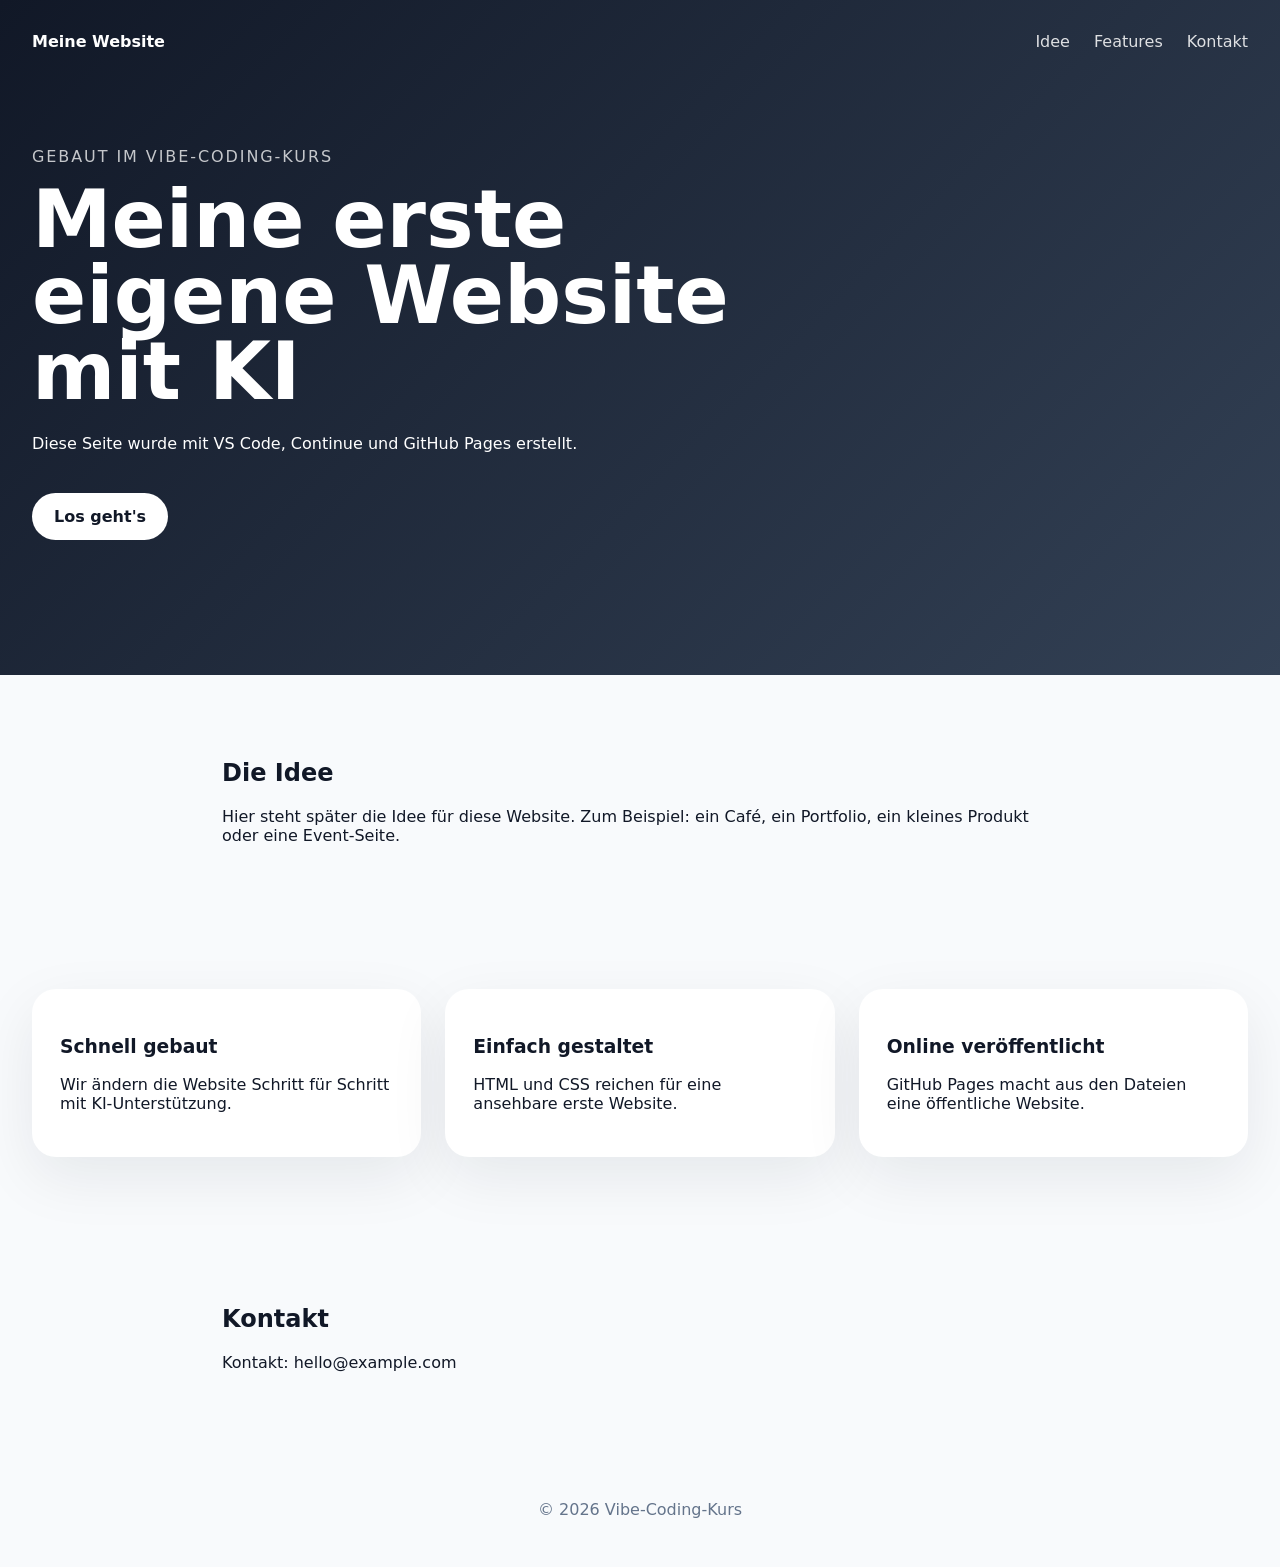
==== index.html @ c304d81f "Initial commit" ====
﻿<!doctype html>
<html lang="de">
  <head>
    <meta charset="UTF-8" />
    <meta name="viewport" content="width=device-width, initial-scale=1.0" />
    <title>Meine erste KI-Website</title>
    <link rel="stylesheet" href="styles.css" />
  </head>
  <body>
    <!--
      AUFBAU DIESER SEITE (4 Bausteine):
      1. Navigation + Hero   -> ganz oben, großer Einstieg
      2. Idee-Sektion        -> id="idee", Haupttext
      3. Feature-Karten      -> id="features", 3 Karten nebeneinander
      4. Kontakt + Footer    -> id="kontakt", Ende der Seite

      Farben & Schriftart ändern? -> styles.css, ganz oben im Block ":root"
    -->

    <header class="hero">
      <!-- KOMPONENTE: Navigation. Menüpunkt hinzufügen = <a> hier + passende <section id="..."> unten -->
      <nav>
        <strong>Meine Website</strong>
        <button
          class="mobile-menu-btn"
          aria-label="Menü öffnen"
          aria-expanded="false"
        >
          ☰
        </button>
        <div class="nav-links">
          <a href="#idee">Idee</a>
          <a href="#features">Features</a>
          <a href="#kontakt">Kontakt</a>
        </div>
      </nav>

      <!-- KOMPONENTE: Hero. Das Erste, was Besucher:innen sehen -->
      <section>
        <p class="eyebrow">Gebaut im Vibe-Coding-Kurs</p>
        <h1>Meine erste eigene Website mit KI</h1>
        <p>
          Diese Seite wurde mit VS Code, Continue und GitHub Pages erstellt.
        </p>
        <a class="button" href="#idee">Los geht's</a>
      </section>
    </header>

    <main>
      <!-- KOMPONENTE: Idee-Text. Ein Absatz, der erklärt, worum es auf der Seite geht -->
      <section id="idee" class="section">
        <h2>Die Idee</h2>
        <p>
          Hier steht später die Idee für diese Website. Zum Beispiel: ein Café,
          ein Portfolio, ein kleines Produkt oder eine Event-Seite.
        </p>
      </section>

      <!-- KOMPONENTE: Feature-Karten. Für eine weitere Karte einfach ein <article>-Block kopieren -->
      <section id="features" class="cards">
        <article>
          <h3>Schnell gebaut</h3>
          <p>Wir ändern die Website Schritt für Schritt mit KI-Unterstützung.</p>
        </article>

        <article>
          <h3>Einfach gestaltet</h3>
          <p>HTML und CSS reichen für eine ansehbare erste Website.</p>
        </article>

        <article>
          <h3>Online veröffentlicht</h3>
          <p>GitHub Pages macht aus den Dateien eine öffentliche Website.</p>
        </article>
      </section>

      <!-- KOMPONENTE: Kontakt -->
      <section id="kontakt" class="section">
        <h2>Kontakt</h2>
        <p>Kontakt: hello@example.com</p>
      </section>
    </main>

    <!-- KOMPONENTE: Footer -->
    <footer>
      <p>© 2026 Vibe-Coding-Kurs</p>
    </footer>

    <script src="script.js"></script>
  </body>
</html>
---- styles.css ----
﻿/*
  Design-Variablen: hier ändern, um die ganze Seite umzufärben,
  ohne irgendwo anders im CSS suchen zu müssen.
*/
:root {
  --color-dark: #111827;
  --color-dark-light: #334155;
  --color-bg: #f8fafc;
  --color-text: #111827;
  --color-muted: #64748b;
  --font-family: system-ui, sans-serif;
  --radius: 24px;
}

* {
  box-sizing: border-box;
}

body {
  margin: 0;
  font-family: var(--font-family);
  background: var(--color-bg);
  color: var(--color-text);
}

.hero {
  min-height: 75vh;
  padding: 32px;
  color: white;
  background: linear-gradient(135deg, var(--color-dark), var(--color-dark-light));
}

nav {
  display: flex;
  justify-content: space-between;
  gap: 24px;
  align-items: center;
  margin-bottom: 96px;
  position: relative;
}

.nav-links {
  display: flex;
  gap: 24px;
}

nav a {
  color: white;
  text-decoration: none;
  opacity: 0.85;
}

.mobile-menu-btn {
  display: none;
  background: none;
  border: none;
  color: white;
  font-size: 24px;
  line-height: 1;
  cursor: pointer;
  padding: 4px 8px;
}

.hero section {
  max-width: 760px;
}

.eyebrow {
  text-transform: uppercase;
  letter-spacing: 0.12em;
  opacity: 0.75;
}

h1 {
  margin: 0 0 24px;
  font-size: clamp(40px, 8vw, 80px);
  line-height: 0.95;
}

.button {
  display: inline-block;
  margin-top: 24px;
  padding: 14px 22px;
  border-radius: 999px;
  background: white;
  color: var(--color-dark);
  text-decoration: none;
  font-weight: 700;
  transition: transform 0.15s ease;
}

.button:hover {
  transform: translateY(-2px);
}

.section {
  padding: 64px 32px;
  max-width: 900px;
  margin: 0 auto;
}

.cards {
  display: grid;
  grid-template-columns: repeat(3, 1fr);
  gap: 24px;
  padding: 64px 32px;
}

article {
  background: white;
  padding: 28px;
  border-radius: var(--radius);
  box-shadow: 0 20px 60px rgba(15, 23, 42, 0.08);
}

footer {
  padding: 32px;
  text-align: center;
  color: var(--color-muted);
}

@media (max-width: 760px) {
  .cards {
    grid-template-columns: 1fr;
  }

  nav {
    margin-bottom: 64px;
  }

  .mobile-menu-btn {
    display: block;
  }

  .nav-links {
    display: none;
    position: absolute;
    top: 100%;
    left: 0;
    right: 0;
    margin-top: 8px;
    padding: 16px;
    flex-direction: column;
    gap: 16px;
    background: var(--color-dark-light);
    border-radius: 12px;
    z-index: 10;
  }

  .nav-links.active {
    display: flex;
  }
}
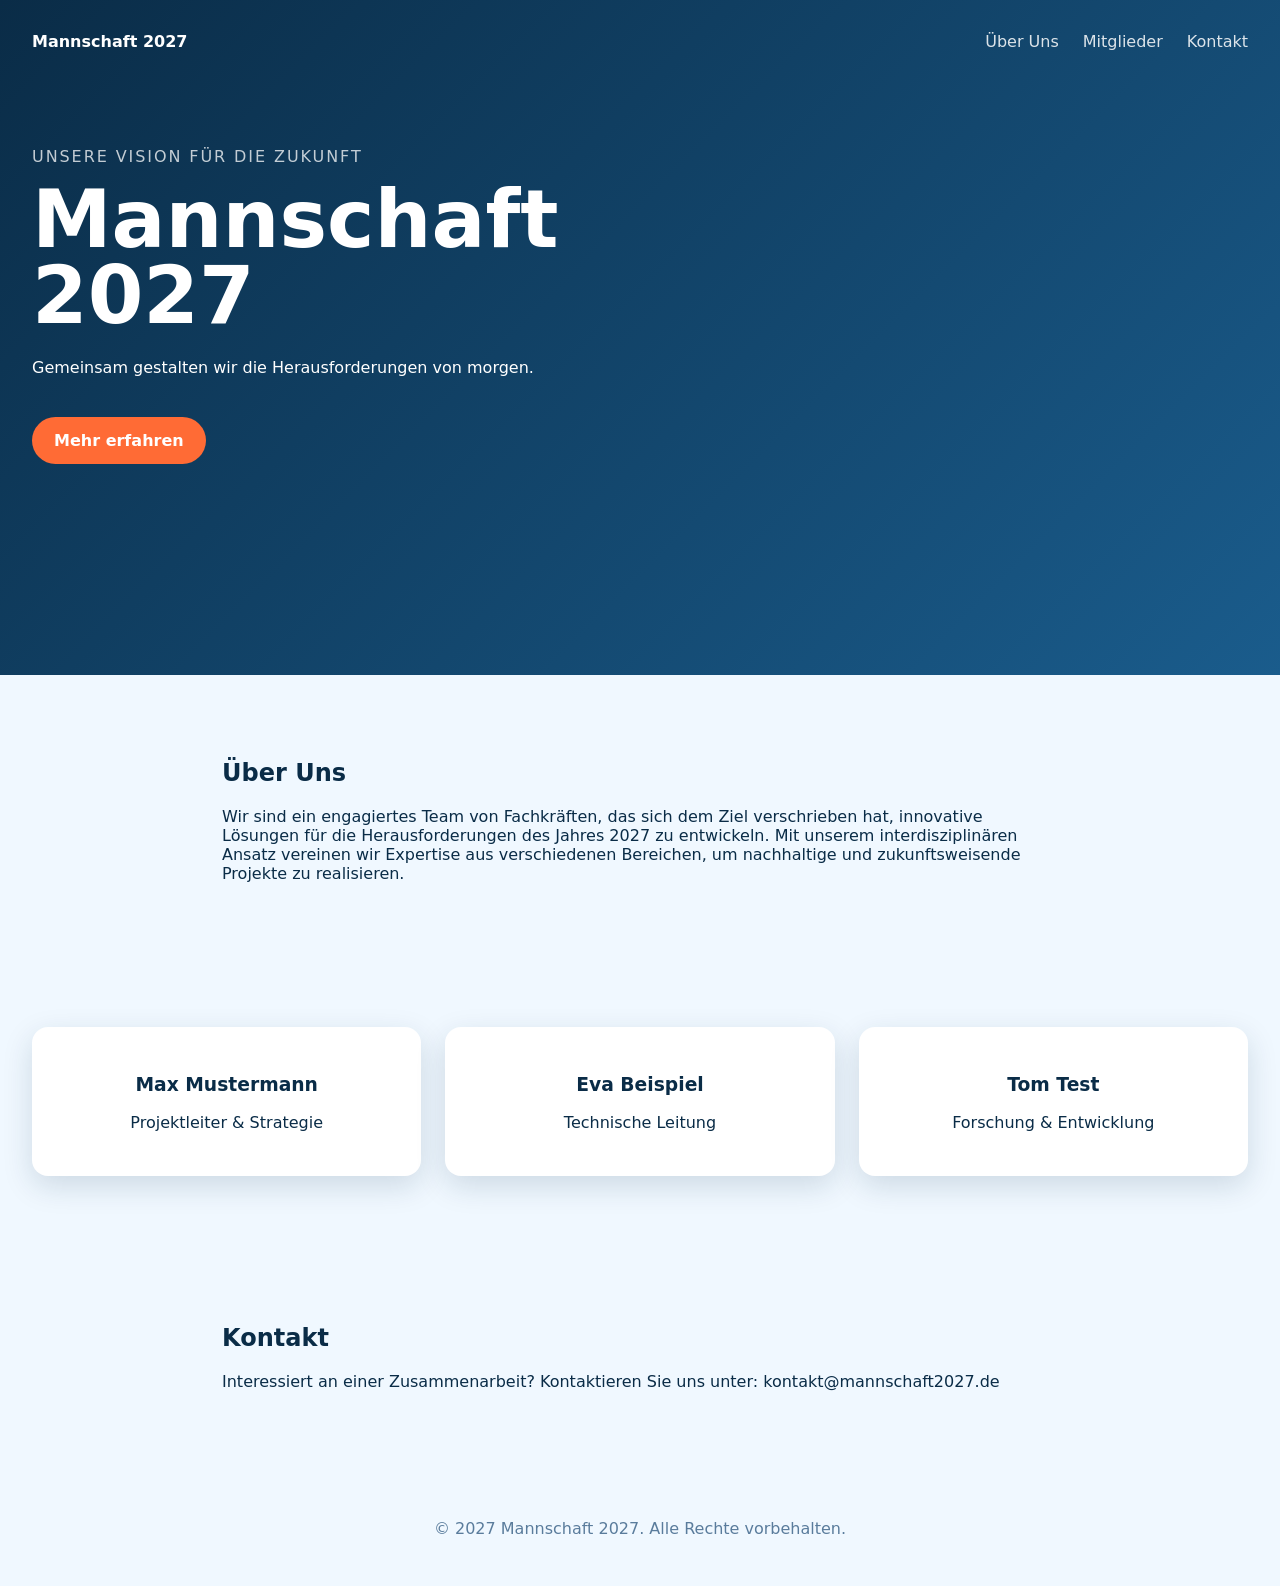
==== commit 1da563ce: "1Änderung" ====
--- a/index.html
+++ b/index.html
@@ -3,24 +3,24 @@
   <head>
     <meta charset="UTF-8" />
     <meta name="viewport" content="width=device-width, initial-scale=1.0" />
-    <title>Meine erste KI-Website</title>
-    <link rel="stylesheet" href="styles.css" />
+    <title>Mannschaft 2027</title>
+    <link rel="stylesheet" href="styles-modified.css" />
   </head>
   <body>
     <!--
       AUFBAU DIESER SEITE (4 Bausteine):
       1. Navigation + Hero   -> ganz oben, großer Einstieg
-      2. Idee-Sektion        -> id="idee", Haupttext
-      3. Feature-Karten      -> id="features", 3 Karten nebeneinander
+      2. Über Uns            -> id="ueber-uns", Haupttext
+      3. Mitglieder          -> id="mitglieder", Team-Mitglieder
       4. Kontakt + Footer    -> id="kontakt", Ende der Seite
 
-      Farben & Schriftart ändern? -> styles.css, ganz oben im Block ":root"
+      Farben & Schriftart ändern? -> styles-modified.css, ganz oben im Block ":root"
     -->
 
     <header class="hero">
       <!-- KOMPONENTE: Navigation. Menüpunkt hinzufügen = <a> hier + passende <section id="..."> unten -->
       <nav>
-        <strong>Meine Website</strong>
+        <strong>Mannschaft 2027</strong>
         <button
           class="mobile-menu-btn"
           aria-label="Menü öffnen"
@@ -29,63 +29,66 @@
           ☰
         </button>
         <div class="nav-links">
-          <a href="#idee">Idee</a>
-          <a href="#features">Features</a>
+          <a href="#ueber-uns">Über Uns</a>
+          <a href="#mitglieder">Mitglieder</a>
           <a href="#kontakt">Kontakt</a>
         </div>
       </nav>
 
       <!-- KOMPONENTE: Hero. Das Erste, was Besucher:innen sehen -->
       <section>
-        <p class="eyebrow">Gebaut im Vibe-Coding-Kurs</p>
-        <h1>Meine erste eigene Website mit KI</h1>
+        <p class="eyebrow">Unsere Vision für die Zukunft</p>
+        <h1>Mannschaft 2027</h1>
         <p>
-          Diese Seite wurde mit VS Code, Continue und GitHub Pages erstellt.
+          Gemeinsam gestalten wir die Herausforderungen von morgen.
         </p>
-        <a class="button" href="#idee">Los geht's</a>
+        <a class="button" href="#ueber-uns">Mehr erfahren</a>
       </section>
     </header>
 
     <main>
-      <!-- KOMPONENTE: Idee-Text. Ein Absatz, der erklärt, worum es auf der Seite geht -->
-      <section id="idee" class="section">
-        <h2>Die Idee</h2>
+      <!-- KOMPONENTE: Über Uns. Beschreibung der Mannschaft -->
+      <section id="ueber-uns" class="section">
+        <h2>Über Uns</h2>
         <p>
-          Hier steht später die Idee für diese Website. Zum Beispiel: ein Café,
-          ein Portfolio, ein kleines Produkt oder eine Event-Seite.
+          Wir sind ein engagiertes Team von Fachkräften, das sich dem Ziel verschrieben hat,
+          innovative Lösungen für die Herausforderungen des Jahres 2027 zu entwickeln.
+          Mit unserem interdisziplinären Ansatz vereinen wir Expertise aus verschiedenen
+          Bereichen, um nachhaltige und zukunftsweisende Projekte zu realisieren.
         </p>
       </section>
 
-      <!-- KOMPONENTE: Feature-Karten. Für eine weitere Karte einfach ein <article>-Block kopieren -->
-      <section id="features" class="cards">
+      <!-- KOMPONENTE: Mitglieder. Team-Mitglieder mit Funktionen -->
+      <section id="mitglieder" class="cards">
         <article>
-          <h3>Schnell gebaut</h3>
-          <p>Wir ändern die Website Schritt für Schritt mit KI-Unterstützung.</p>
+          <h3>Max Mustermann</h3>
+          <p>Projektleiter & Strategie</p>
         </article>
 
         <article>
-          <h3>Einfach gestaltet</h3>
-          <p>HTML und CSS reichen für eine ansehbare erste Website.</p>
+          <h3>Eva Beispiel</h3>
+          <p>Technische Leitung</p>
         </article>
 
         <article>
-          <h3>Online veröffentlicht</h3>
-          <p>GitHub Pages macht aus den Dateien eine öffentliche Website.</p>
+          <h3>Tom Test</h3>
+          <p>Forschung & Entwicklung</p>
         </article>
       </section>
 
       <!-- KOMPONENTE: Kontakt -->
       <section id="kontakt" class="section">
         <h2>Kontakt</h2>
-        <p>Kontakt: hello@example.com</p>
+        <p>Interessiert an einer Zusammenarbeit? Kontaktieren Sie uns unter: kontakt@mannschaft2027.de</p>
       </section>
     </main>
 
     <!-- KOMPONENTE: Footer -->
     <footer>
-      <p>© 2026 Vibe-Coding-Kurs</p>
+      <p>© 2027 Mannschaft 2027. Alle Rechte vorbehalten.</p>
     </footer>
 
     <script src="script.js"></script>
   </body>
 </html>
+
--- a/styles-modified.css
+++ b/styles-modified.css
@@ -0,0 +1,160 @@
+/*
+  Design-Variablen: hier ändern, um die ganze Seite umzufärben,
+  ohne irgendwo anders im CSS suchen zu müssen.
+*/
+:root {
+  --color-dark: #0a2c47;
+  --color-dark-light: #1a5c8c;
+  --color-bg: #f0f8ff;
+  --color-text: #0a2c47;
+  --color-muted: #5a7c9c;
+  --font-family: system-ui, sans-serif;
+  --radius: 16px;
+}
+
+* {
+  box-sizing: border-box;
+}
+
+body {
+  margin: 0;
+  font-family: var(--font-family);
+  background: var(--color-bg);
+  color: var(--color-text);
+}
+
+.hero {
+  min-height: 75vh;
+  padding: 32px;
+  color: white;
+  background: linear-gradient(135deg, var(--color-dark), var(--color-dark-light));
+}
+
+nav {
+  display: flex;
+  justify-content: space-between;
+  gap: 24px;
+  align-items: center;
+  margin-bottom: 96px;
+  position: relative;
+}
+
+.nav-links {
+  display: flex;
+  gap: 24px;
+}
+
+nav a {
+  color: white;
+  text-decoration: none;
+  opacity: 0.85;
+}
+
+.mobile-menu-btn {
+  display: none;
+  background: none;
+  border: none;
+  color: white;
+  font-size: 24px;
+  line-height: 1;
+  cursor: pointer;
+  padding: 4px 8px;
+}
+
+.hero section {
+  max-width: 760px;
+}
+
+.eyebrow {
+  text-transform: uppercase;
+  letter-spacing: 0.12em;
+  opacity: 0.75;
+}
+
+h1 {
+  margin: 0 0 24px;
+  font-size: clamp(40px, 8vw, 80px);
+  line-height: 0.95;
+}
+
+.button {
+  display: inline-block;
+  margin-top: 24px;
+  padding: 14px 22px;
+  border-radius: 999px;
+  background: #ff6b35;
+  color: white;
+  text-decoration: none;
+  font-weight: 700;
+  transition: transform 0.15s ease;
+}
+
+.button:hover {
+  transform: translateY(-2px);
+  background: #e55a2b;
+}
+
+.section {
+  padding: 64px 32px;
+  max-width: 900px;
+  margin: 0 auto;
+}
+
+.cards {
+  display: grid;
+  grid-template-columns: repeat(3, 1fr);
+  gap: 24px;
+  padding: 64px 32px;
+}
+
+article {
+  background: white;
+  padding: 28px;
+  border-radius: var(--radius);
+  box-shadow: 0 10px 30px rgba(10, 44, 71, 0.15);
+  text-align: center;
+  transition: transform 0.3s ease;
+}
+
+article:hover {
+  transform: translateY(-5px);
+}
+
+footer {
+  padding: 32px;
+  text-align: center;
+  color: var(--color-muted);
+}
+
+@media (max-width: 760px) {
+  .cards {
+    grid-template-columns: 1fr;
+  }
+
+  nav {
+    margin-bottom: 64px;
+  }
+
+  .mobile-menu-btn {
+    display: block;
+  }
+
+  .nav-links {
+    display: none;
+    position: absolute;
+    top: 100%;
+    left: 0;
+    right: 0;
+    margin-top: 8px;
+    padding: 16px;
+    flex-direction: column;
+    gap: 16px;
+    background: var(--color-dark-light);
+    border-radius: 12px;
+    z-index: 10;
+  }
+
+  .nav-links.active {
+    display: flex;
+  }
+}
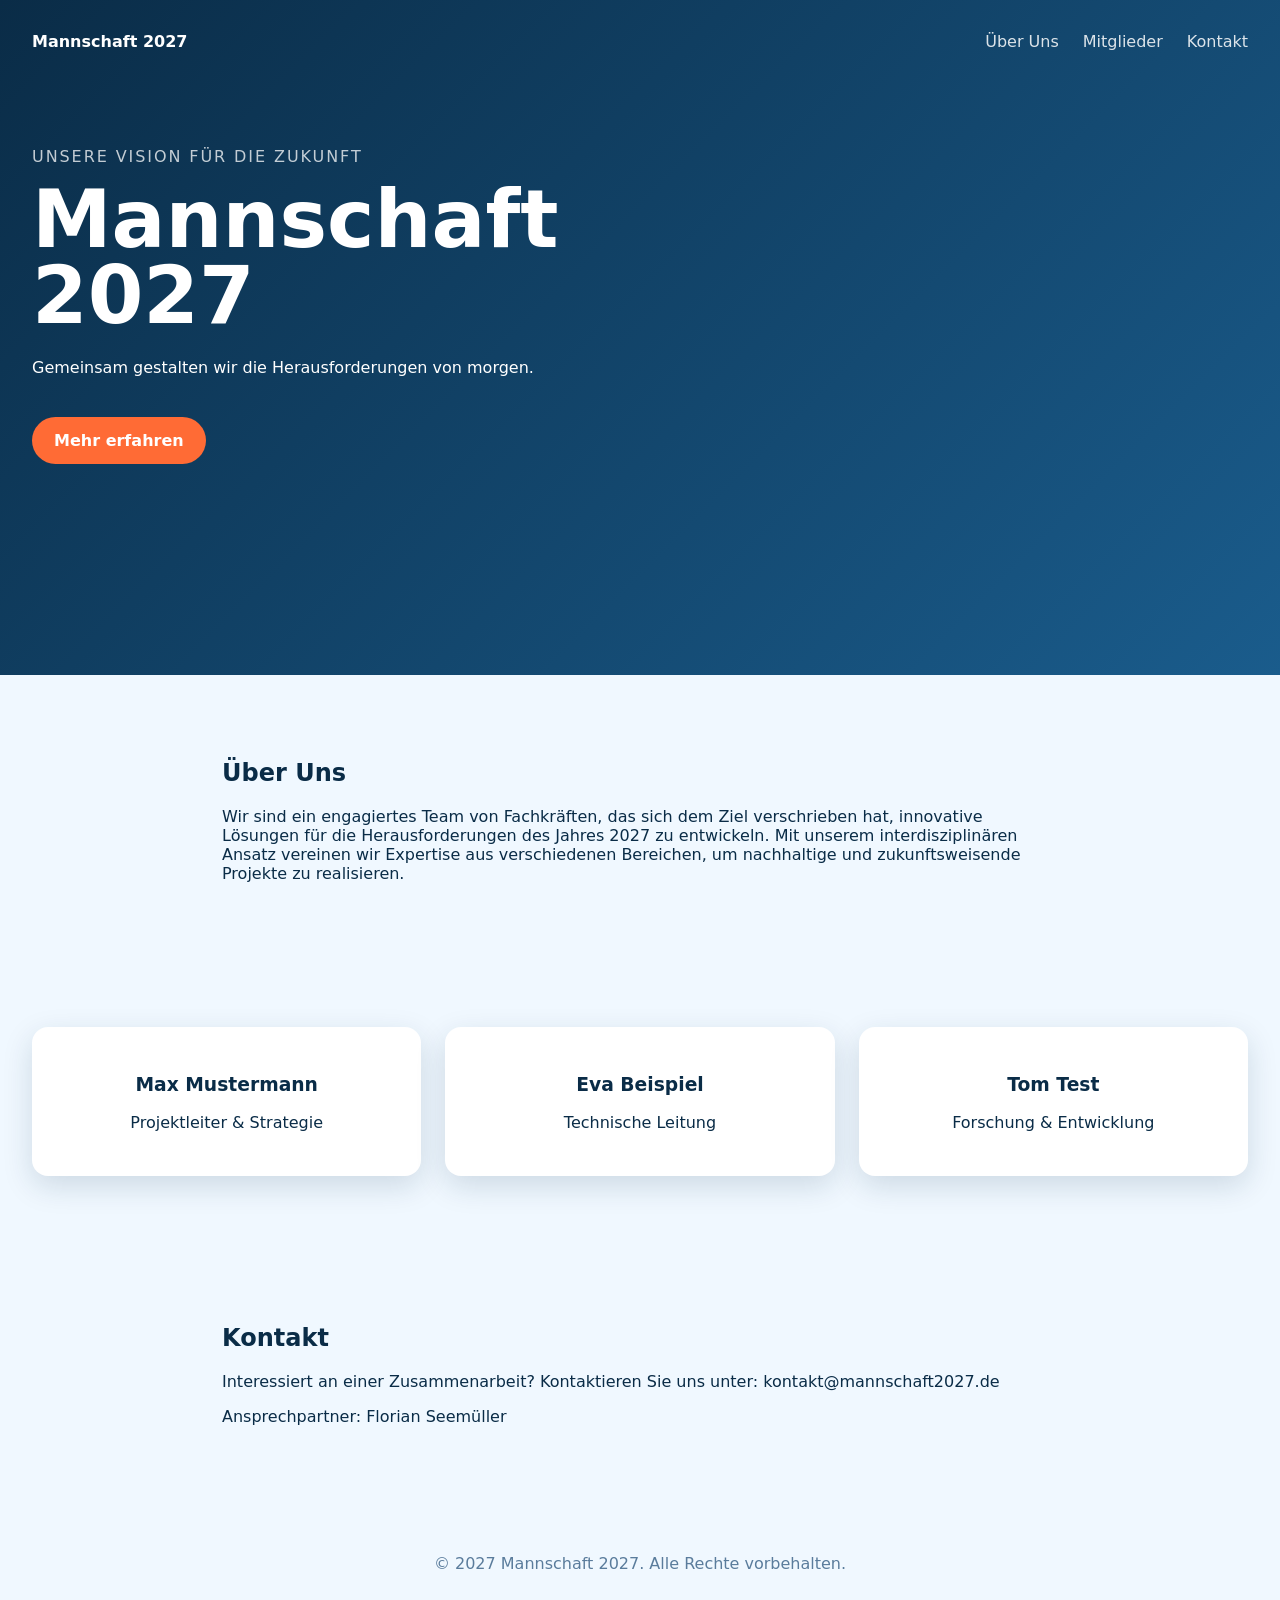
==== commit 3986f8f4: "3" ====
--- a/index.html
+++ b/index.html
@@ -4,7 +4,7 @@
     <meta charset="UTF-8" />
     <meta name="viewport" content="width=device-width, initial-scale=1.0" />
     <title>Mannschaft 2027</title>
-    <link rel="stylesheet" href="styles-modified.css" />
+    <link rel="stylesheet" href="styles.css" />
   </head>
   <body>
     <!--
@@ -14,7 +14,7 @@
       3. Mitglieder          -> id="mitglieder", Team-Mitglieder
       4. Kontakt + Footer    -> id="kontakt", Ende der Seite
 
-      Farben & Schriftart ändern? -> styles-modified.css, ganz oben im Block ":root"
+      Farben & Schriftart ändern? -> styles.css, ganz oben im Block ":root"
     -->
 
     <header class="hero">
@@ -80,6 +80,7 @@
       <section id="kontakt" class="section">
         <h2>Kontakt</h2>
         <p>Interessiert an einer Zusammenarbeit? Kontaktieren Sie uns unter: kontakt@mannschaft2027.de</p>
+        <p>Ansprechpartner: Florian Seemüller</p>
       </section>
     </main>
 
--- a/styles.css
+++ b/styles.css
@@ -0,0 +1,161 @@
+﻿/*
+  Design-Variablen: hier ändern, um die ganze Seite umzufärben,
+  ohne irgendwo anders im CSS suchen zu müssen.
+*/
+:root {
+  --color-dark: #0a2c47;
+  --color-dark-light: #1a5c8c;
+  --color-bg: #f0f8ff;
+  --color-text: #0a2c47;
+  --color-muted: #5a7c9c;
+  --font-family: system-ui, sans-serif;
+  --radius: 16px;
+}
+
+* {
+  box-sizing: border-box;
+}
+
+body {
+  margin: 0;
+  font-family: var(--font-family);
+  background: var(--color-bg);
+  color: var(--color-text);
+}
+
+.hero {
+  min-height: 75vh;
+  padding: 32px;
+  color: white;
+  background: linear-gradient(135deg, var(--color-dark), var(--color-dark-light));
+}
+
+nav {
+  display: flex;
+  justify-content: space-between;
+  gap: 24px;
+  align-items: center;
+  margin-bottom: 96px;
+  position: relative;
+}
+
+.nav-links {
+  display: flex;
+  gap: 24px;
+}
+
+nav a {
+  color: white;
+  text-decoration: none;
+  opacity: 0.85;
+}
+
+.mobile-menu-btn {
+  display: none;
+  background: none;
+  border: none;
+  color: white;
+  font-size: 24px;
+  line-height: 1;
+  cursor: pointer;
+  padding: 4px 8px;
+}
+
+.hero section {
+  max-width: 760px;
+}
+
+.eyebrow {
+  text-transform: uppercase;
+  letter-spacing: 0.12em;
+  opacity: 0.75;
+}
+
+h1 {
+  margin: 0 0 24px;
+  font-size: clamp(40px, 8vw, 80px);
+  line-height: 0.95;
+}
+
+.button {
+  display: inline-block;
+  margin-top: 24px;
+  padding: 14px 22px;
+  border-radius: 999px;
+  background: #ff6b35;
+  color: white;
+  text-decoration: none;
+  font-weight: 700;
+  transition: transform 0.15s ease;
+}
+
+.button:hover {
+  transform: translateY(-2px);
+  background: #e55a2b;
+}
+
+.section {
+  padding: 64px 32px;
+  max-width: 900px;
+  margin: 0 auto;
+}
+
+.cards {
+  display: grid;
+  grid-template-columns: repeat(3, 1fr);
+  gap: 24px;
+  padding: 64px 32px;
+}
+
+article {
+  background: white;
+  padding: 28px;
+  border-radius: var(--radius);
+  box-shadow: 0 10px 30px rgba(10, 44, 71, 0.15);
+  text-align: center;
+  transition: transform 0.3s ease;
+}
+
+article:hover {
+  transform: translateY(-5px);
+}
+
+footer {
+  padding: 32px;
+  text-align: center;
+  color: var(--color-muted);
+}
+
+@media (max-width: 760px) {
+  .cards {
+    grid-template-columns: 1fr;
+  }
+
+  nav {
+    margin-bottom: 64px;
+  }
+
+  .mobile-menu-btn {
+    display: block;
+  }
+
+  .nav-links {
+    display: none;
+    position: absolute;
+    top: 100%;
+    left: 0;
+    right: 0;
+    margin-top: 8px;
+    padding: 16px;
+    flex-direction: column;
+    gap: 16px;
+    background: var(--color-dark-light);
+    border-radius: 12px;
+    z-index: 10;
+  }
+
+  .nav-links.active {
+    display: flex;
+  }
+}
+
